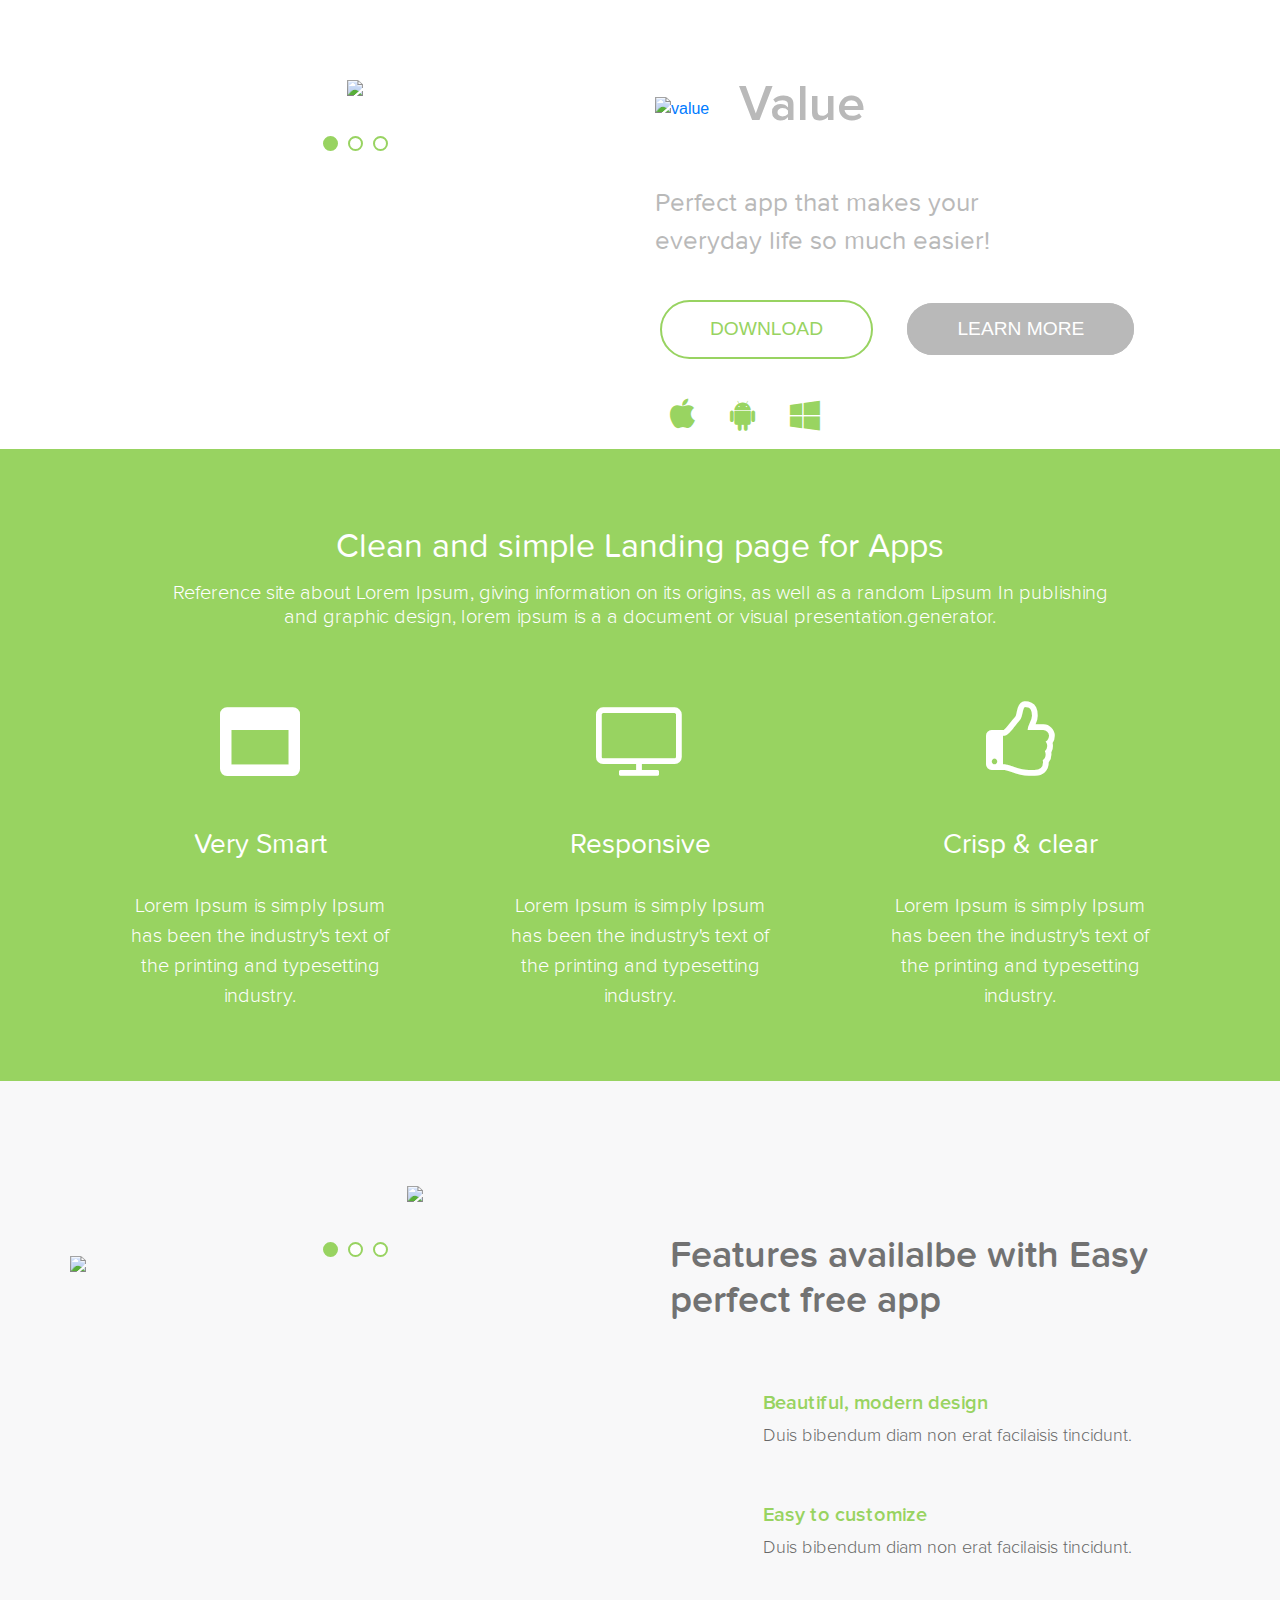
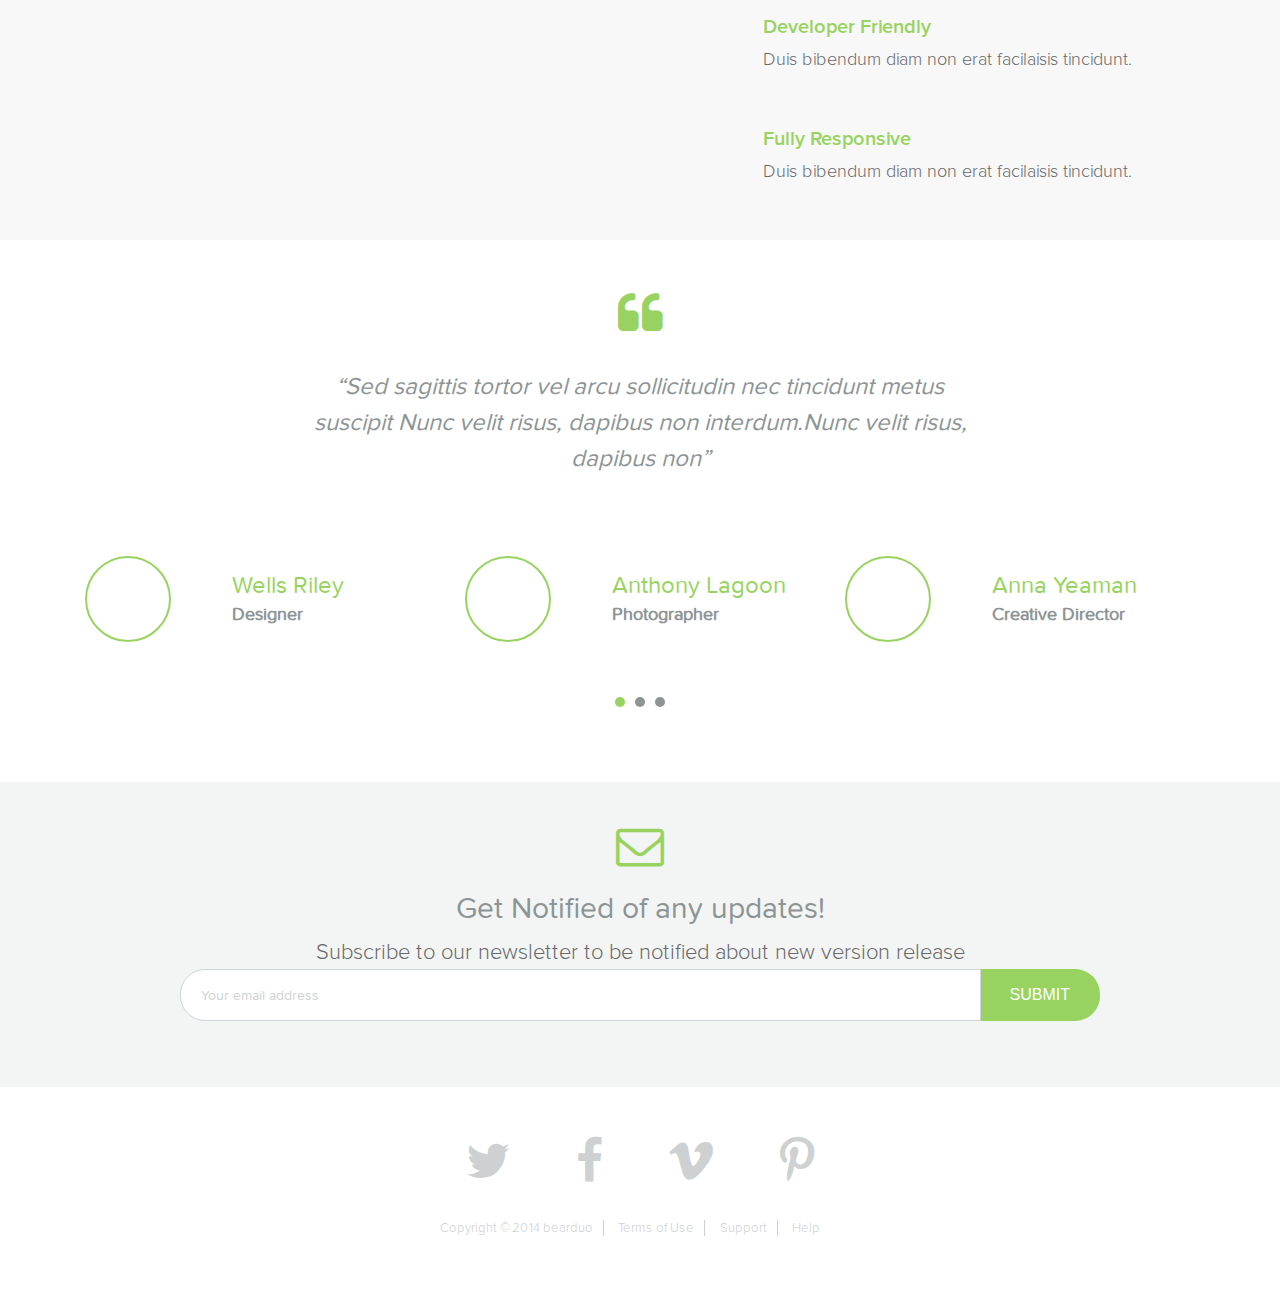
==== for_apps/index.html @ d1da8f41 "Add files via upload" ====
<!DOCTYPE html>
<html lang="en">
<head>
	<meta charset="UTF-8">
	<title>For apps</title>
	<meta name="viewport" content="width=device-width, initial-scale=1">
	<meta http-equiv="X-UA-Compatible" content="ie=edge">
	<!-- Bootstrap CSS -->
    <link rel="stylesheet" href="https://stackpath.bootstrapcdn.com/bootstrap/4.4.1/css/bootstrap.min.css" integrity="sha384-Vkoo8x4CGsO3+Hhxv8T/Q5PaXtkKtu6ug5TOeNV6gBiFeWPGFN9MuhOf23Q9Ifjh" crossorigin="anonymous">

	<link href = "assets/founts/ProximaNova/stylesheet.css" rel = "stylesheet" type = "text/css" />
	<link href = "assets/founts/ProximaNovaSoft/stylesheet.css" rel = "stylesheet" type="text/css" />
	<link rel="stylesheet" href="https://cdnjs.cloudflare.com/ajax/libs/font-awesome/4.7.0/css/font-awesome.min.css">
	<link rel="stylesheet" type="text/css" href="assets/css/style.css">
	</head>
<body>
<!-- section -->
	<section class="section">
		<div class="container">
			<div class="row">
				<div class="col-md-6 p-0">
					<div class="section-item">
						<div class="item">
							<img src="../assets/img/phone.png" />
						</div>
					</div>
					<div class="dots">
						<ul class="d-flex">
							<li class="slick-active">
								<button></button>
							</li>
							<li class="slick">
								<button></button>
							</li>
							<li class="slick">
								<button></button>
							</li>
						</ul>
					</div>
				</div>
				<div class="col-md-6 align-self-center">
					<div class="logo d-flex">
						<a href="#"><img src="../assets/img/logo.png" title="value" /></a>
						<h2>Value</h2>
					</div>
					<div class="logo__content">
						<p>Perfect app that makes your everyday life so much easier!</p>
					</div>
					<ul class="big-btns">
						<li><a class="btn-green" href="#">Download</a></li>
						<li><a class="btn-grey" href="#">learn more</a></li>
					</ul>
					<ul class="icons">
						<li><i class="fa fa-apple fa-2x"></i></li>
						<li><i class="fa fa-android fa-2x"></i></li>
						<li><i class="fa fa-windows fa-2x"></i></li>
					</ul>
				</div>
			</div>
		</div>
	</section><!-- section -->
	
	<!-- inner -->
	<div class="inner">
		<div class="container">
			<div class="inner-head mt-3 text-center">
				<h3>Clean and simple Landing page for Apps</h3>
				<p>Reference site about Lorem Ipsum, giving information on its origins, as well as a random Lipsum In publishing and graphic design, lorem ipsum is a  a document or visual presentation.generator.</p>
			</div>
			<div class="row inner-box mt-4">
				<div class="col-12 col-sm-4 mt-5 inner__item text-center">
					<i class="fa fa-window-maximize fa-5x"></i>
					<h4>Very Smart</h4>
					<p>Lorem Ipsum is simply Ipsum has been the industry's text of the printing and typesetting industry. </p>
				</div>
				<div class="col-12 col-sm-4 mt-5 inner__item text-center">
					<i class="fa fa-television fa-5x"></i>
					<h4>Responsive</h4>
					<p>Lorem Ipsum is simply Ipsum has been the industry's text of the printing and typesetting industry. </p>
				</div>
				<div class="col-12 col-sm-4 mt-5 inner__item text-center">
					<i class="fa fa-thumbs-o-up fa-5x"></i>
					<h4>Crisp &amp; clear</h4>
					<p>Lorem Ipsum is simply Ipsum has been the industry's text of the printing and typesetting industry. </p>
				</div>
			</div>
		</div>
	</div><!-- inner -->
	
	<!-- features -->
	<div class="features">
		<div class="container">
			<div class="row">
				<div class="col-md-6 p-0 features__left">
					<div class="features-img">
						<div class="item_activity">
							<img src="../assets/img/activity_feed.png" />
						</div>
						<div class="item_social">
							<img src="../assets/img/social_feed.png" />
						</div>
					</div>
					<div class="dots">
						<ul class="d-flex">
							<li class="slick-active">
								<button></button>
							</li>
							<li class="slick">
								<button></button>
							</li>
							<li class="slick">
								<button></button>
							</li>
						</ul>
					</div>
				</div>
				<div class="col-md-6 features__right">
					<div class="features__content">
						<div class="row ml-0">
							<div class="col-12 features__heading">
								<h3>Features availalbe with Easy perfect free app </h3>
							</div>

							<div class="col-sm-2 text-center pb-3">
								<img class="" src="../assets/img/ruler_pencil.png" alt="">
							</div>
							<div class="col-sm-10 features__item text-center text-sm-left">
								<h5>Beautiful, modern design</h5>
								<p>Duis bibendum diam non erat facilaisis tincidunt. </p>
							</div>


							<div class="col-sm-2 text-center pb-3">
								<img class="" src="../assets/img/tools.png" alt="">
							</div>
							<div class="col-sm-10 features__item text-center text-sm-left">
								<h5>Easy to customize</h5>
								<p>Duis bibendum diam non erat facilaisis tincidunt. </p>
							</div>


							<div class="col-sm-2 text-center pb-3">
								<img class="" src="../assets/img/code.png" alt="">
							</div>
							<div class="col-sm-10 features__item text-center text-sm-left">
								<h5>Developer Friendly</h5>
								<p>Duis bibendum diam non erat facilaisis tincidunt. </p>
							</div>


							<div class="col-sm-2 text-center pb-3">
								<img src="../assets/img/screen-phone.png" alt="">
							</div>
							<div class="col-sm-10 features__item text-center text-sm-left">
								<h5>Fully Responsive</h5>
								<p>Duis bibendum diam non erat facilaisis tincidunt. </p>
							</div>
						</div>
					</div>  
				</div>
			</div>
		</div>
	</div><!-- features -->
	
	<!-- testimonials -->
	<div class="testimonials">
		<div class="container">
			<div class="testimonials__content">
				<div class="testimonials__title text-center">
					<i class="fa fa-quote-left fa-3x"></i>
					<p>“Sed sagittis tortor vel arcu sollicitudin nec tincidunt metus</p>
					<p>suscipit Nunc velit risus, dapibus non interdum.Nunc velit risus,</p>
					<p>dapibus non”</p>
				</div>
				<div class="testimonials__team">
					<div class="row">
						<div class="col-12 col-md-4 mb-4">
							<div class="row justify-content-center">
								<div class="col-3 col-md-4">
									<div class="testimonials__people">
										<img src="../assets/img/t-pic1.png" alt="">
									</div>
								</div>
								<div class="col-5 col-md-8 align-self-center">
									<div class="testimonials__name ">
										<h4>Wells Riley</h4>
										<span>Designer</span>
									</div>
								</div>
							</div>
						</div>
						<div class="col-12 col-md-4 mb-4">
							<div class="row justify-content-center">
								<div class="col-3 col-md-4">
									<div class="testimonials__people">
										<img src="../assets/img/t-pic2.png" alt="">
									</div>
								</div>
								<div class="col-5 col-md-8 align-self-center">
									<div class="testimonials__name">
										<h4>Anthony Lagoon</h4>
										<span>Photographer</span>
									</div>
								</div>
							</div>
						</div>
						<div class="col-12 col-md-4 mb-4">
							<div class="row justify-content-center">
								<div class="col-3 col-md-4">
									<div class="testimonials__people">
										<img src="../assets/img/t-pic3.png" alt="">
									</div>
								</div>
								<div class="col-5 col-md-8 align-self-center">
									<div class="testimonials__name">
										<h4>Anna Yeaman</h4>
										<span>Creative Director</span>
									</div>
								</div>
							</div>
						</div>
					</div>
					<div class="testimonials_dots mb-2 mt-4 ">
						<ul class="d-flex">
							<li class="slick-active">
								<button></button>
							</li>
							<li class="slick">
								<button></button>
							</li>
							<li class="slick">
								<button></button>
							</li>
						</ul>
					</div>
				</div>
			</div>
		</div>
	</div><!-- testimonials -->
	
	<!-- notify -->
	<div class="notify">
		<div class="container">
			<div class="notify__content">
				<div class="notify__title text-center">
					<i class="fa fa-envelope-o fa-3x"></i>
					<h3>Get Notified of any updates!</h3>
					<p>Subscribe to our newsletter to be notified about new version release</p>
				</div>
				
			</div>
			
			<form>
				<div class="row justify-content-center">
					<div class="col-10 input-group mb-3">
						<input type="text" class="form-control notify__input" placeholder="Your email address" aria-label="Your email address" aria-describedby="basic-addon2">
						<div class="input-group-append">
							<button class="notify__btn" id="basic-addon2">Submit</button>
						</div>
					</div>
				</div>
			</form>
		</div>
	</div><!-- notify -->
	
	<!-- footer -->
	<footer class="footer">
		<div class="container">
			<div class="footer__content">
				<div class="footer__social">
					<i class="fa fa-twitter fa-3x"></i>
					<i class="fa fa-facebook-f fa-3x"></i>
					<i class="fa fa-vimeo fa-3x"></i>
					<i class="fa fa-pinterest-p fa-3x"></i>
				</div>
				<div class="footer__support">
					<a target="_blank" href="#">Copyright ©  2014 bearduo</a>
					<a target="_blank" href="#">Terms of Use</a>
					<a target="_blank" href="#">Support</a>
					<a target="_blank" href="#">Help</a>
				</div> 
			</div> 
		</div>
	</footer><!-- footer -->
</body>
</html>
---- for_apps/assets/founts/ProximaNova/stylesheet.css ----
@font-face {
    font-family: 'Proxima Nova Bl';
    src: url('ProximaNova-Black.eot');
    src: local('Proxima Nova Black'), local('ProximaNova-Black'),
        url('ProximaNova-Black.eot?#iefix') format('embedded-opentype'),
        url('ProximaNova-Black.woff2') format('woff2'),
        url('ProximaNova-Black.woff') format('woff'),
        url('ProximaNova-Black.ttf') format('truetype');
    font-weight: 900;
    font-style: normal;
}

@font-face {
    font-family: 'Proxima Nova Th';
    src: url('ProximaNova-Extrabld.eot');
    src: local('Proxima Nova Extrabold'), local('ProximaNova-Extrabld'),
        url('ProximaNova-Extrabld.eot?#iefix') format('embedded-opentype'),
        url('ProximaNova-Extrabld.woff2') format('woff2'),
        url('ProximaNova-Extrabld.woff') format('woff'),
        url('ProximaNova-Extrabld.ttf') format('truetype');
    font-weight: 800;
    font-style: normal;
}

@font-face {
    font-family: 'Proxima Nova Lt';
    src: url('ProximaNova-SemiboldIt.eot');
    src: local('Proxima Nova Semibold Italic'), local('ProximaNova-SemiboldIt'),
        url('ProximaNova-SemiboldIt.eot?#iefix') format('embedded-opentype'),
        url('ProximaNova-SemiboldIt.woff2') format('woff2'),
        url('ProximaNova-SemiboldIt.woff') format('woff'),
        url('ProximaNova-SemiboldIt.ttf') format('truetype');
    font-weight: 600;
    font-style: italic;
}

@font-face {
    font-family: 'Proxima Nova Th';
    src: url('ProximaNovaT-Thin.eot');
    src: local('Proxima Nova Thin'), local('ProximaNovaT-Thin'),
        url('ProximaNovaT-Thin.eot?#iefix') format('embedded-opentype'),
        url('ProximaNovaT-Thin.woff2') format('woff2'),
        url('ProximaNovaT-Thin.woff') format('woff'),
        url('ProximaNovaT-Thin.ttf') format('truetype');
    font-weight: 100;
    font-style: normal;
}

@font-face {
    font-family: 'Proxima Nova Lt';
    src: url('ProximaNova-Light.eot');
    src: local('Proxima Nova Light'), local('ProximaNova-Light'),
        url('ProximaNova-Light.eot?#iefix') format('embedded-opentype'),
        url('ProximaNova-Light.woff2') format('woff2'),
        url('ProximaNova-Light.woff') format('woff'),
        url('ProximaNova-Light.ttf') format('truetype');
    font-weight: 300;
    font-style: normal;
}

@font-face {
    font-family: 'Proxima Nova Bl';
    src: url('ProximaNova-BlackIt.eot');
    src: local('Proxima Nova Black Italic'), local('ProximaNova-BlackIt'),
        url('ProximaNova-BlackIt.eot?#iefix') format('embedded-opentype'),
        url('ProximaNova-BlackIt.woff2') format('woff2'),
        url('ProximaNova-BlackIt.woff') format('woff'),
        url('ProximaNova-BlackIt.ttf') format('truetype');
    font-weight: 900;
    font-style: italic;
}

@font-face {
    font-family: 'Proxima Nova Rg';
    src: url('ProximaNova-BoldIt.eot');
    src: local('Proxima Nova Bold Italic'), local('ProximaNova-BoldIt'),
        url('ProximaNova-BoldIt.eot?#iefix') format('embedded-opentype'),
        url('ProximaNova-BoldIt.woff2') format('woff2'),
        url('ProximaNova-BoldIt.woff') format('woff'),
        url('ProximaNova-BoldIt.ttf') format('truetype');
    font-weight: bold;
    font-style: italic;
}

@font-face {
    font-family: 'Proxima Nova Th';
    src: url('ProximaNova-ThinIt.eot');
    src: local('Proxima Nova Thin Italic'), local('ProximaNova-ThinIt'),
        url('ProximaNova-ThinIt.eot?#iefix') format('embedded-opentype'),
        url('ProximaNova-ThinIt.woff2') format('woff2'),
        url('ProximaNova-ThinIt.woff') format('woff'),
        url('ProximaNova-ThinIt.ttf') format('truetype');
    font-weight: 100;
    font-style: italic;
}

@font-face {
    font-family: 'Proxima Nova Rg';
    src: url('ProximaNova-Bold.eot');
    src: local('Proxima Nova Bold'), local('ProximaNova-Bold'),
        url('ProximaNova-Bold.eot?#iefix') format('embedded-opentype'),
        url('ProximaNova-Bold.woff2') format('woff2'),
        url('ProximaNova-Bold.woff') format('woff'),
        url('ProximaNova-Bold.ttf') format('truetype');
    font-weight: bold;
    font-style: normal;
}

@font-face {
    font-family: 'Proxima Nova Rg';
    src: url('ProximaNova-RegularIt.eot');
    src: local('Proxima Nova Regular Italic'), local('ProximaNova-RegularIt'),
        url('ProximaNova-RegularIt.eot?#iefix') format('embedded-opentype'),
        url('ProximaNova-RegularIt.woff2') format('woff2'),
        url('ProximaNova-RegularIt.woff') format('woff'),
        url('ProximaNova-RegularIt.ttf') format('truetype');
    font-weight: normal;
    font-style: italic;
}

@font-face {
    font-family: 'Proxima Nova Th';
    src: url('ProximaNova-ExtrabldIt.eot');
    src: local('Proxima Nova Extrabold Italic'), local('ProximaNova-ExtrabldIt'),
        url('ProximaNova-ExtrabldIt.eot?#iefix') format('embedded-opentype'),
        url('ProximaNova-ExtrabldIt.woff2') format('woff2'),
        url('ProximaNova-ExtrabldIt.woff') format('woff'),
        url('ProximaNova-ExtrabldIt.ttf') format('truetype');
    font-weight: 800;
    font-style: italic;
}

@font-face {
    font-family: 'Proxima Nova Rg';
    src: url('ProximaNova-Regular.eot');
    src: local('Proxima Nova Regular'), local('ProximaNova-Regular'),
        url('ProximaNova-Regular.eot?#iefix') format('embedded-opentype'),
        url('ProximaNova-Regular.woff2') format('woff2'),
        url('ProximaNova-Regular.woff') format('woff'),
        url('ProximaNova-Regular.ttf') format('truetype');
    font-weight: normal;
    font-style: normal;
}

@font-face {
    font-family: 'Proxima Nova Lt';
    src: url('ProximaNova-LightIt.eot');
    src: local('Proxima Nova Light Italic'), local('ProximaNova-LightIt'),
        url('ProximaNova-LightIt.eot?#iefix') format('embedded-opentype'),
        url('ProximaNova-LightIt.woff2') format('woff2'),
        url('ProximaNova-LightIt.woff') format('woff'),
        url('ProximaNova-LightIt.ttf') format('truetype');
    font-weight: 300;
    font-style: italic;
}

@font-face {
    font-family: 'Proxima Nova Lt';
    src: url('ProximaNova-Semibold.eot');
    src: local('Proxima Nova Semibold'), local('ProximaNova-Semibold'),
        url('ProximaNova-Semibold.eot?#iefix') format('embedded-opentype'),
        url('ProximaNova-Semibold.woff2') format('woff2'),
        url('ProximaNova-Semibold.woff') format('woff'),
        url('ProximaNova-Semibold.ttf') format('truetype');
    font-weight: 600;
    font-style: normal;
}
---- for_apps/assets/founts/ProximaNovaSoft/stylesheet.css ----
@font-face {
    font-family: 'Proxima Nova Soft Bold';
    src: local('Proxima Nova Soft Bold'), local('ProximaNovaSoft-Bold'),
        url('ProximaNovaSoft-Bold.ttf') format('truetype');
    font-weight: bold;
    font-style: normal;
}

@font-face {
    font-family: 'Proxima Nova Soft Medium';
    src: local('Proxima Nova Soft Medium'), local('ProximaNovaSoft-Medium'),
        url('ProximaNovaSoft-Medium.ttf') format('truetype');
    font-weight: normal;
   	font-style: normal;
}

@font-face {
    font-family: 'Proxima Nova Soft Regular';
    src: local('Proxima Nova Soft Regular'), local('ProximaNovaSoft-Regular'),
        url('ProximaNovaSoft-Regular.ttf') format('truetype');
    font-weight: normal;
    font-style: normal;
}


@font-face {
    font-family: 'Proxima Nova Soft Semibold';
    src: local('Proxima Nova Soft Semibold'), local('ProximaNovaSoft-Semibold'),
        url('ProximaNovaSoft-Semibold.ttf') format('truetype');
    font-weight: 600;
    font-style: normal;
}
---- for_apps/assets/css/style.css ----
* {
	box-sizing: border-box;
}


/* section  */
section {
	padding-top: 75px;
	
}

p {
	margin: 0;
}

.section-item {
	text-align: center;
}

.dots {
	height: 100px;
	display: flex;
  	align-items: center;
 	justify-content: center;
}	

.dots ul {
   	justify-content: center;
    padding: 0 0 10px;
	margin: 0;
}

li {
	margin: 0 5px;
	list-style: none;
}

.dots button {
    width: 15px;
    height: 15px;
    background: #fff;
    border-radius: 50%;
    border: 2px solid #98D361;
  	opacity: 1;
    padding: 0;
    cursor: pointer;
   	color: transparent;
}

.slick-active button {
    opacity: 1;
	background: #98D361;
}

.logo {
	align-items: center;
}

.logo h2 {
	font-family: "Proxima Nova Lt";
	font-weight: 700;
	font-size: 50px;
	color: #b9b9b9;
	padding-left: 30px;
}

.logo__content p {
	font-family: 'Proxima Nova Soft Regular';
    color: #B9B9B9;
    font-size: 1.6em;
    margin-top: 40px;
	width: 80%;
}

.big-btns {
    margin: 0;
    padding: 0;
}

.big-btns li {
    list-style: none;
    display: inline-block;
    margin-top: 40px;
	padding-right: 20px;
}

.btn-green {
    background: #FFF;
    border: 2px solid #98D361;
    color: #98D361;
    display: inline-block;
}

.btn-grey {
    background: #B9B9B9;
    border: 2px solid #B9B9B9;
    color: #FFF;
}

.big-btns li a {
    text-transform: uppercase;
    padding: 0.7em 2.5em;
    font-size: 1.2em;
    text-decoration: none;
    border-radius: 3em;
}

.btn-green:hover {
    background: #B9B9B9;
    border: 2px solid #B9B9B9;
    color: #FFF;
}

.btn-grey:hover {
    background: transparent;
    border: 2px solid #98D361;
    color: #98D361;
}

.icons {
	display: flex;
   	justify-content: flex-start;
    padding: 0 10px;
	margin-top: 40px;;
	color: #99D461;
}

.icons li {
	margin-right: 30px;
	cursor: pointer;
}


/*----- inner -----*/

.inner {
	background:#98D361;
	padding: 60px 0 70px;
}
.inner-head h3 {
	font-family: 'Proxima Nova Soft Regular';
	font-size: 34px;
	color: #FFF;
	margin-bottom: 15px;
}
.inner-head p {
	color: #FFF;
	font-family: "Proxima Nova Lt";
	font-size: 20px;
	line-height: normal;
	width: 85%;
	margin: 0 auto;
}
.inner__item i {
	width: 89px;
	height: 72px;
	display: inline-block;
}

.inner__item h4 {
	font-family: 'Proxima Nova Soft Regular';
	font-size: 28px;
	margin: 50px 0 30px;
	color: #FFF;
}
.inner__item p {
	font-family: "Proxima Nova Lt";
	color: #FFF;
	font-size: 20px;
	width: 80%;
	margin: 0 auto;
}

.inner__item i {
	color: #fff;
}

.item_social {
	position: relative;
	left: 60px;
}


/*----- features -----*/

.features {
	padding-top: 100px;
	background: #F8F8F9;
}

.item_activity {
	position: absolute;
	top: 70px;
}

.features-img {
	text-align: center;
	top: 50%;
}

.features__content {
	padding-top: 50px;
}

.features__heading h3 {
	font-family: 'Proxima Nova Soft Semibold';
	font-size: 38px;
	color: #727272;	
    line-height: 1.2em;
	margin-bottom: 10px;
	padding-bottom: 60px;
}

.features__item {
	padding-bottom: 55px;
}

.features__right i {
	color: #8C9494;
}

.features__right h5 {
	font-family: "Proxima Nova Lt";
	font-weight: 600;
    font-style: normal;
	font-size: 20px;
	line-height: 1.1;
	color: #98D361;
}

.features__right p {
	font-family: 'Proxima Nova Lt';
	font-weight: 400;
    font-style: normal;
	font-size: 18px;
	color: #686868;
	margin: 0;
}

/*----- testimonials -----*/

.testimonials__content {
	padding: 50px 0;
}

.testimonials__title i {
	color: #98D361;
	padding-bottom: 30px;
}

.testimonials__title p {
	font-family: 'Proxima Nova Soft Regular';
	font-style: italic;
	font-size: 24px;
	margin: 0 auto;
	color: #8c9494;
}

.testimonials__team {
	margin-top: 80px;
}

.testimonials__people {
	display: block;
	width: 86px;
	height: 86px;
	border: 2px solid #98D361;
	border-radius: 50%;
}

.testimonials__people img {
	padding: 4px;
}

.testimonials__name {
	padding-left: 20px;

}

.testimonials__name h4 {
	font-family: 'Proxima Nova Soft Regular';
	font-size: 24px;
	color: #98D361;
	margin: 0;
}

.testimonials__name span {
	font-family: 'Proxima Nova Soft Regular';
	font-size: 18px;
	font-weight: 600;
	color: #8c9494;
}

.testimonials_dots {
	display: flex;
  	align-items: center;
 	justify-content: center;
}	

.testimonials_dots ul {
   	justify-content: center;
    padding: 0 0 10px;
	margin: 0;
}

.testimonials_dots button {
    width: 10px;
    height: 10px;
    background: #8C9494;
    border-radius: 50%;
	border: 0;
  	opacity: 1;
    padding: 0;
    cursor: pointer;
   	color: transparent;
}

.slick-active button {
    opacity: 1;
	background: #98D361;
}

.notify {
	background: #F3F5F5;
	padding: 40px 0 50px;
}

.notify__content i {
	color: #98D361;
}

.notify__content h3 {
	font-family: 'Proxima Nova Soft Regular';
	font-size: 30px;
	color: #8c9494;
	margin-top: 20px;
    margin-bottom: 10px;
}

.notify__content p {
	font-family: 'Proxima Nova Lt';
	font-size: 22px;
	font-weight: 400;
    font-style: normal;
	color: #686868;
}

 .notify__btn {
	border-top-right-radius: 25px;
    border-bottom-right-radius: 25px;
	text-transform: uppercase;
    padding: 7px 30px;
    color: #fff;
    background-color: #98D361;
	border: 0;
}

.notify__input {
    border-top-left-radius: 25px !important;
    border-bottom-left-radius: 25px !important;
	font-family: 'Proxima Nova Soft Regular' !important;
	font-size: 14px !important;
	padding: 25px 20px !important;
	color: #686868 !important;
}

input[type="text"]::-webkit-input-placeholder {
    color: #CED1D1;
}

/*-----footer-----*/

.footer {
	padding: 40px 0 50px;
}

.footer__content {
    text-align: center;
}

.footer__social i {
    padding: 10px 30px;
    color: #CED1D1;
	cursor: pointer;
	
}

.footer__support a {
	font-family: 'Proxima Nova Lt';
    color: #CDD0D0;
    text-decoration: none;
    font-size: 13px;
    
    margin-right: 10px;
    border-right: 1px solid #CDD0D0;
    padding-right: 10px;
    margin-top: 10px;
}

.footer__support {
    margin-top: 20px;
}

.footer__support a:last-child {
    border: 0;
}

.footer__support a:hover {
   	color: #98D361;
	text-decoration: none;
}


/*----- media -----*/

@media (max-width: 992px) {
	
.item_social {
    left: 0;
}
	
.item_activity img {
    width: 80%;
    height: 80%;
}
	
.item_activity {
    width: 70%;
    height: 70%;
    top: 40px;
}
	
.features__content {
	padding-top: 0;
}
	
.features__item {
	left: 20px;
}
	
.testimonials__title p {
	font-size: 20px;
}
	
.testimonials__name h4 {
	font-size: 18px;
}
	
.testimonials__name span {
	font-size: 16px;
}

}

@media (max-width: 768px) {
	
.big-btns {
  	text-align: center;
}
	
.logo {
	justify-content: center;
}
	
.logo__content p {
	width: 100%;
	text-align: center;
}
	
.icons {
	display: block;
	text-align: center;
}
	
.icons li {
	display: inline-block;
}
	
.item_social img {
    left: 0;
	width: 70%;
	height: 70%;
}
	
.features__heading h3 {
    line-height: 1.1em;
	margin-bottom: 10px;
	padding-bottom: 30px;
}
	
.features__item {
	left: auto;
}
	
	
.testimonials__team {
	margin-top: 30px;
}

}

@media (max-width: 540px) {
	
.big-btns li {
	padding: 0;
}
		
.features__heading h3 {
	text-align: center;
	font-size: 28px;
    line-height: 1.1em;
	margin-bottom: 10px;
	padding-bottom: 30px;
}
	
.features__right h5 {
	font-size: 18px;
	line-height: 0.7;
}

.features__right p {
	font-size: 15px;
	line-height: 1.1;
}
		
}
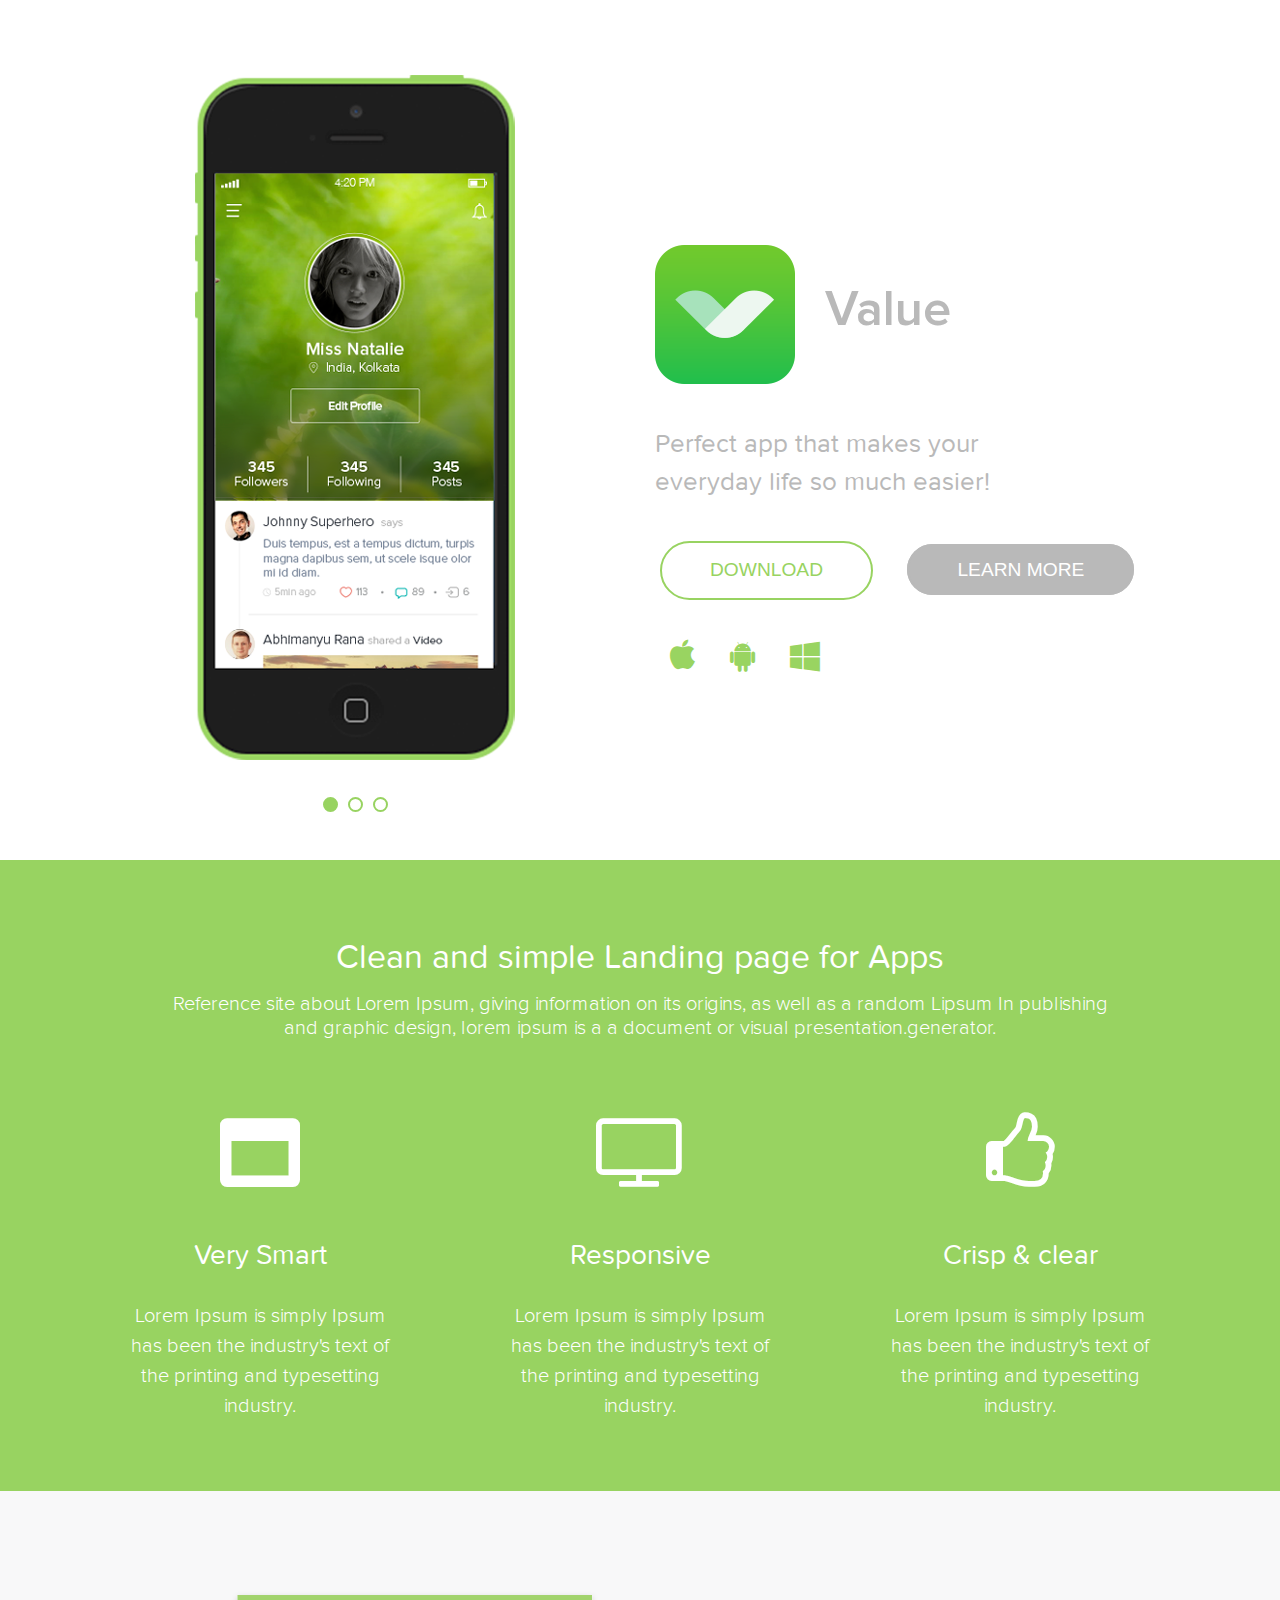
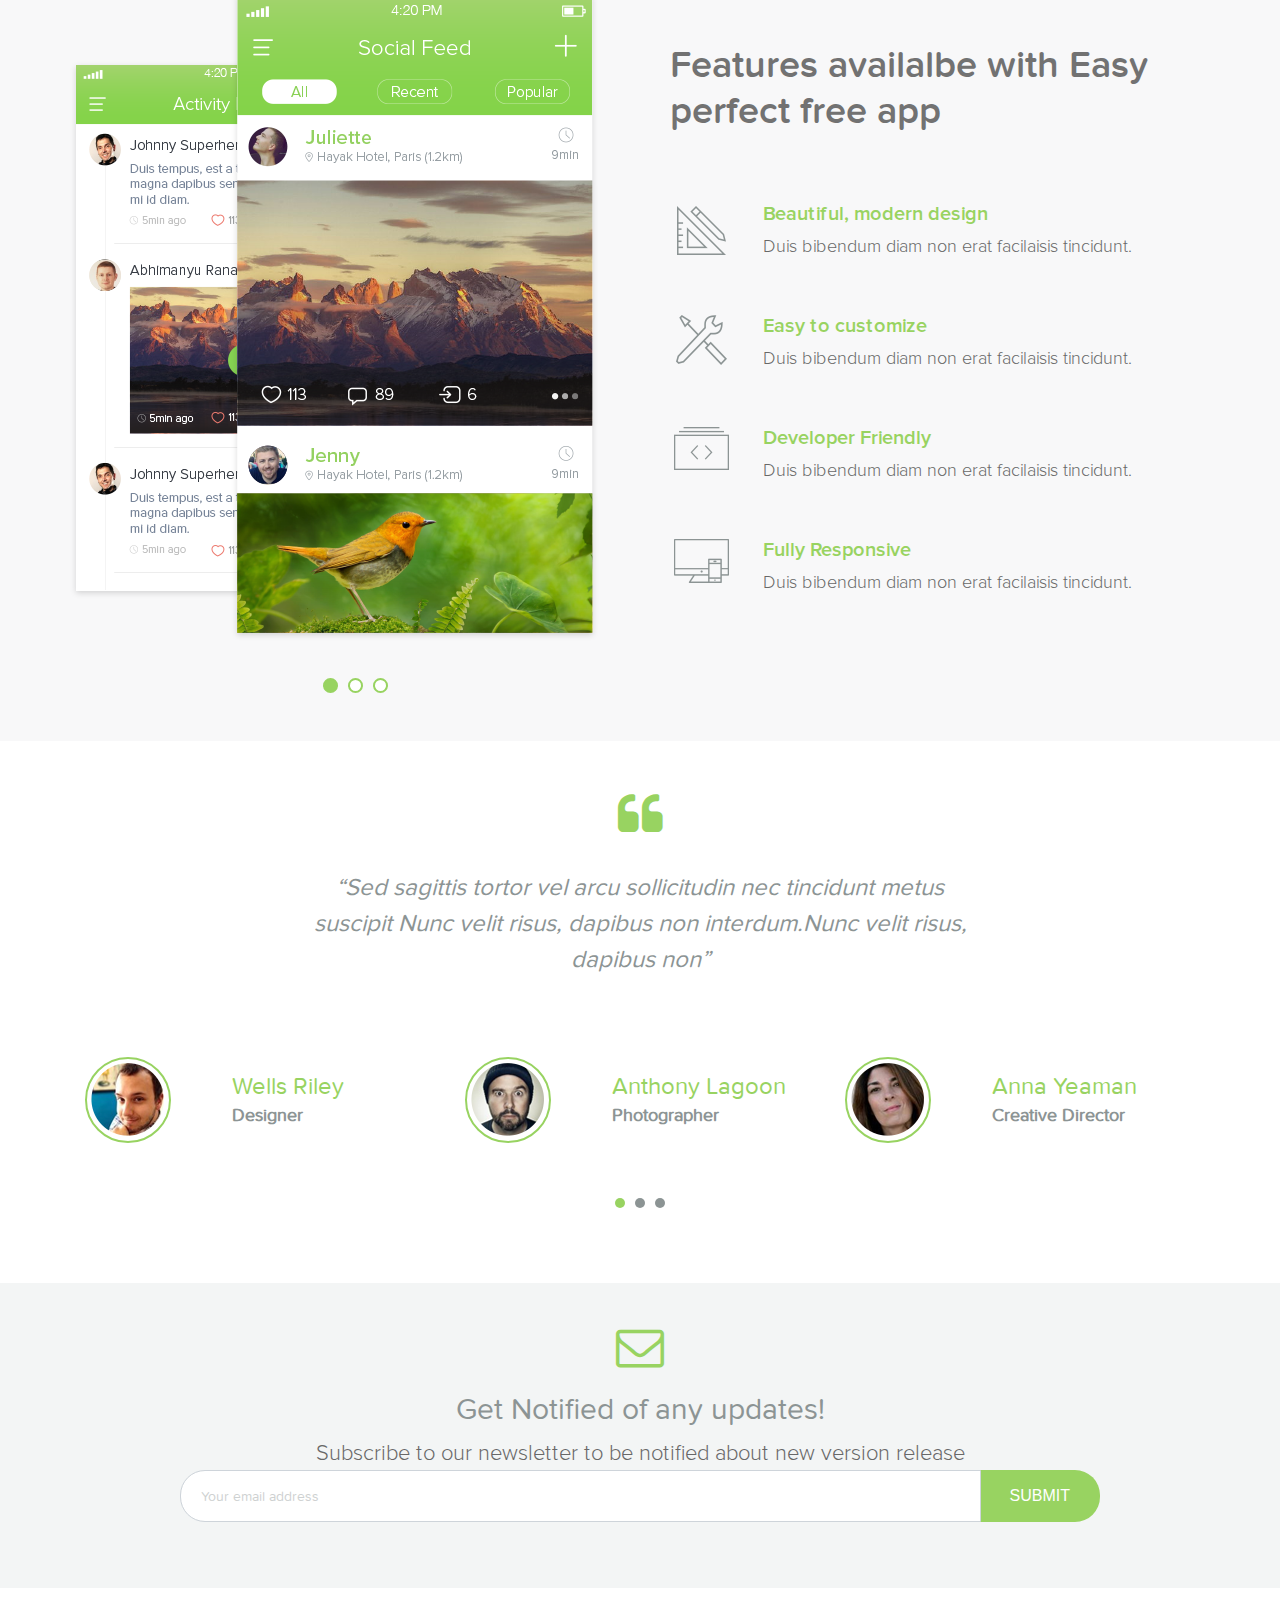
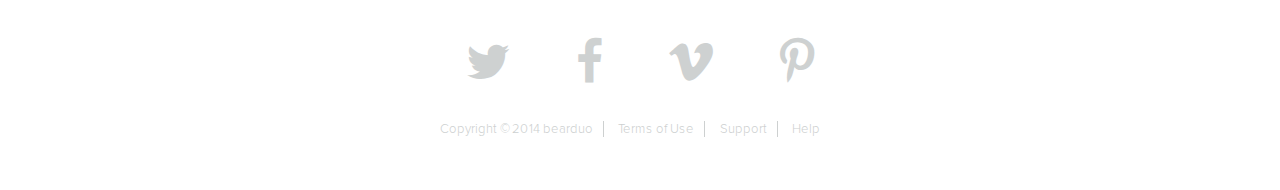
==== commit 2ea52123: "Update index.html" ====
--- a/for_apps/index.html
+++ b/for_apps/index.html
@@ -21,7 +21,7 @@
 				<div class="col-md-6 p-0">
 					<div class="section-item">
 						<div class="item">
-							<img src="../assets/img/phone.png" />
+							<img src="../for_apps/assets/img/phone.png" />
 						</div>
 					</div>
 					<div class="dots">
@@ -40,7 +40,7 @@
 				</div>
 				<div class="col-md-6 align-self-center">
 					<div class="logo d-flex">
-						<a href="#"><img src="../assets/img/logo.png" title="value" /></a>
+						<a href="#"><img src="../for_apps/assets/img/logo.png" title="value" /></a>
 						<h2>Value</h2>
 					</div>
 					<div class="logo__content">
@@ -94,10 +94,10 @@
 				<div class="col-md-6 p-0 features__left">
 					<div class="features-img">
 						<div class="item_activity">
-							<img src="../assets/img/activity_feed.png" />
+							<img src="../for_apps/assets/img/activity_feed.png" />
 						</div>
 						<div class="item_social">
-							<img src="../assets/img/social_feed.png" />
+							<img src="../for_apps/assets/img/social_feed.png" />
 						</div>
 					</div>
 					<div class="dots">
@@ -122,7 +122,7 @@
 							</div>
 
 							<div class="col-sm-2 text-center pb-3">
-								<img class="" src="../assets/img/ruler_pencil.png" alt="">
+								<img class="" src="../for_apps/assets/img/ruler_pencil.png" alt="">
 							</div>
 							<div class="col-sm-10 features__item text-center text-sm-left">
 								<h5>Beautiful, modern design</h5>
@@ -131,7 +131,7 @@
 
 
 							<div class="col-sm-2 text-center pb-3">
-								<img class="" src="../assets/img/tools.png" alt="">
+								<img class="" src="../for_apps/assets/img/tools.png" alt="">
 							</div>
 							<div class="col-sm-10 features__item text-center text-sm-left">
 								<h5>Easy to customize</h5>
@@ -140,7 +140,7 @@
 
 
 							<div class="col-sm-2 text-center pb-3">
-								<img class="" src="../assets/img/code.png" alt="">
+								<img class="" src="../for_apps/assets/img/code.png" alt="">
 							</div>
 							<div class="col-sm-10 features__item text-center text-sm-left">
 								<h5>Developer Friendly</h5>
@@ -149,7 +149,7 @@
 
 
 							<div class="col-sm-2 text-center pb-3">
-								<img src="../assets/img/screen-phone.png" alt="">
+								<img src="../for_apps/assets/img/screen-phone.png" alt="">
 							</div>
 							<div class="col-sm-10 features__item text-center text-sm-left">
 								<h5>Fully Responsive</h5>
@@ -178,7 +178,7 @@
 							<div class="row justify-content-center">
 								<div class="col-3 col-md-4">
 									<div class="testimonials__people">
-										<img src="../assets/img/t-pic1.png" alt="">
+										<img src="../for_apps/assets/img/t-pic1.png" alt="">
 									</div>
 								</div>
 								<div class="col-5 col-md-8 align-self-center">
@@ -193,7 +193,7 @@
 							<div class="row justify-content-center">
 								<div class="col-3 col-md-4">
 									<div class="testimonials__people">
-										<img src="../assets/img/t-pic2.png" alt="">
+										<img src="../for_apps/assets/img/t-pic2.png" alt="">
 									</div>
 								</div>
 								<div class="col-5 col-md-8 align-self-center">
@@ -208,7 +208,7 @@
 							<div class="row justify-content-center">
 								<div class="col-3 col-md-4">
 									<div class="testimonials__people">
-										<img src="../assets/img/t-pic3.png" alt="">
+										<img src="../for_apps/assets/img/t-pic3.png" alt="">
 									</div>
 								</div>
 								<div class="col-5 col-md-8 align-self-center">
@@ -283,4 +283,4 @@
 		</div>
 	</footer><!-- footer -->
 </body>
-</html>+</html>
